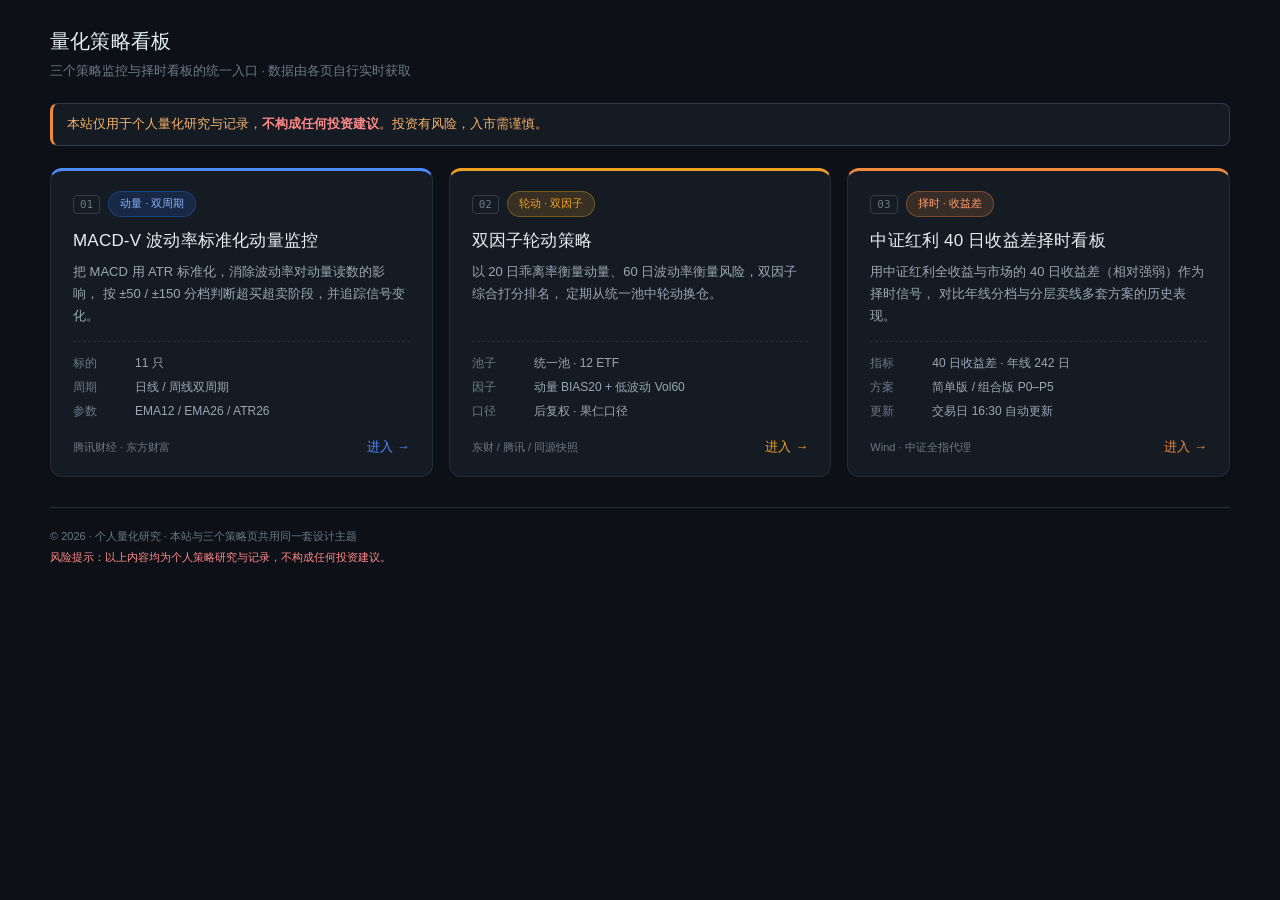
==== index.html @ fdf38a40 "量化策略看板：统一风格汇总站（门户 + 双因子轮动 / MACD-V / 红利收益差）" ====
<!DOCTYPE html>
<html lang="zh-CN">
<head>
<meta charset="utf-8">
<meta name="viewport" content="width=device-width,initial-scale=1">
<title>量化策略看板 · 汇总</title>
<meta name="description" content="个人量化研究：三个策略监控看板的统一入口。不构成任何投资建议。">
<link rel="stylesheet" href="theme.css">
<style>
  .hub-head{margin-bottom:22px}
  .hub-head .q-h1{margin-bottom:6px}
  .hub-grid{display:grid;gap:16px;grid-template-columns:repeat(auto-fit,minmax(300px,1fr))}

  /* ── 策略卡：整卡可点，用 <a> 而非 <button>，支持新标签页打开 ── */
  .hub{
    display:flex;flex-direction:column;position:relative;
    background:var(--panel);border:1px solid var(--line);
    border-top:3px solid var(--c,var(--accent));
    border-radius:var(--radius);box-shadow:var(--shadow);
    padding:20px 22px 18px;
    color:inherit;text-decoration:none;
    transition:background .15s,border-color .15s,transform .15s;
  }
  .hub:hover{background:var(--panel2);border-color:var(--line2);border-top-color:var(--c,var(--accent));transform:translateY(-2px)}
  .hub:focus-visible{outline:2px solid var(--c,var(--accent));outline-offset:2px}

  .hub .top{display:flex;align-items:center;gap:8px;margin-bottom:12px;flex-wrap:wrap}
  .hub .idx{
    font:500 11px/1 var(--mono);color:var(--tx3);
    border:1px solid var(--line2);border-radius:4px;padding:3px 6px;
  }
  .hub h2{margin:0 0 8px;font-size:17px;font-weight:500;line-height:1.4;letter-spacing:.2px}
  .hub .desc{margin:0;font-size:13px;line-height:1.7;color:var(--tx2);flex:1}
  .hub .facts{
    margin-top:14px;padding-top:12px;border-top:1px dashed var(--line);
    display:flex;flex-direction:column;gap:5px;
  }
  .hub .fact{display:flex;gap:10px;font-size:12px;line-height:1.6}
  .hub .fact .k{flex:0 0 52px;color:var(--tx3)}
  .hub .fact .v{flex:1;color:var(--tx2);font-variant-numeric:tabular-nums}
  .hub .foot{
    margin-top:16px;display:flex;align-items:center;justify-content:space-between;gap:10px;
  }
  .hub .src{font-size:11px;color:var(--tx3)}
  .hub .go{
    font-size:13px;font-weight:500;color:var(--c,var(--accent));
    display:inline-flex;align-items:center;gap:4px;transition:gap .15s;
  }
  .hub:hover .go{gap:8px}

  @media (max-width:640px){
    .q-wrap{padding:18px 14px 40px}
    .hub{padding:18px}
    .hub h2{font-size:16px}
  }
</style>
</head>
<body>

<main class="q-wrap">

  <header class="hub-head">
    <h1 class="q-h1">量化策略看板</h1>
    <p class="q-sub">
      三个策略监控与择时看板的统一入口 · 数据由各页自行实时获取
    </p>
  </header>

  <div class="q-note q-note-warn" style="margin-bottom:22px">
    本站仅用于个人量化研究与记录，<strong style="color:#ff8a8a">不构成任何投资建议</strong>。投资有风险，入市需谨慎。
  </div>

  <div class="hub-grid">

    <!-- ① MACD-V -->
    <a class="hub" href="macdv-monitor/" style="--c:#4d8bff">
      <div class="top">
        <span class="idx">01</span>
        <span class="q-pill q-pill-accent">动量 · 双周期</span>
      </div>
      <h2>MACD-V 波动率标准化动量监控</h2>
      <p class="desc">
        把 MACD 用 ATR 标准化，消除波动率对动量读数的影响，
        按 ±50 / ±150 分档判断超买超卖阶段，并追踪信号变化。
      </p>
      <div class="facts">
        <div class="fact"><span class="k">标的</span><span class="v">11 只</span></div>
        <div class="fact"><span class="k">周期</span><span class="v">日线 / 周线双周期</span></div>
        <div class="fact"><span class="k">参数</span><span class="v">EMA12 / EMA26 / ATR26</span></div>
      </div>
      <div class="foot">
        <span class="src">腾讯财经 · 东方财富</span>
        <span class="go">进入 <span aria-hidden="true">→</span></span>
      </div>
    </a>

    <!-- ② 双因子轮动 -->
    <a class="hub" href="dual-factor-rotation/" style="--c:#f0a020">
      <div class="top">
        <span class="idx">02</span>
        <span class="q-pill q-pill-gold">轮动 · 双因子</span>
      </div>
      <h2>双因子轮动策略</h2>
      <p class="desc">
        以 20 日乖离率衡量动量、60 日波动率衡量风险，双因子综合打分排名，
        定期从统一池中轮动换仓。
      </p>
      <div class="facts">
        <div class="fact"><span class="k">池子</span><span class="v">统一池 · 12 ETF</span></div>
        <div class="fact"><span class="k">因子</span><span class="v">动量 BIAS20 + 低波动 Vol60</span></div>
        <div class="fact"><span class="k">口径</span><span class="v">后复权 · 果仁口径</span></div>
      </div>
      <div class="foot">
        <span class="src">东财 / 腾讯 / 同源快照</span>
        <span class="go">进入 <span aria-hidden="true">→</span></span>
      </div>
    </a>

    <!-- ③ 红利收益差择时 -->
    <a class="hub" href="dividend-spread-timing/" style="--c:#f0883e">
      <div class="top">
        <span class="idx">03</span>
        <span class="q-pill" style="background:rgba(240,136,62,.16);border-color:rgba(240,136,62,.35);color:#ff9d6b">择时 · 收益差</span>
      </div>
      <h2>中证红利 40 日收益差择时看板</h2>
      <p class="desc">
        用中证红利全收益与市场的 40 日收益差（相对强弱）作为择时信号，
        对比年线分档与分层卖线多套方案的历史表现。
      </p>
      <div class="facts">
        <div class="fact"><span class="k">指标</span><span class="v">40 日收益差 · 年线 242 日</span></div>
        <div class="fact"><span class="k">方案</span><span class="v">简单版 / 组合版 P0–P5</span></div>
        <div class="fact"><span class="k">更新</span><span class="v">交易日 16:30 自动更新</span></div>
      </div>
      <div class="foot">
        <span class="src">Wind · 中证全指代理</span>
        <span class="go">进入 <span aria-hidden="true">→</span></span>
      </div>
    </a>

  </div>

  <footer class="q-footer">
    <div>© 2026 · 个人量化研究 · 本站与三个策略页共用同一套设计主题</div>
    <div class="risk">风险提示：以上内容均为个人策略研究与记录，不构成任何投资建议。</div>
  </footer>

</main>

</body>
</html>
---- theme.css ----
/* ==========================================================================
   量化策略汇总站 · 唯一主题源
   --------------------------------------------------------------------------
   三个策略页（macdv-monitor / dual-factor-rotation / dividend-spread-timing）
   与门户页共用本文件。改动此处 = 全站同步。

   约定：
   1. 变量名统一，不要在页面里再定义 :root 颜色。
   2. 组件类一律 q- 前缀，避免与各页原有 .card/.btn/.badge 冲突。
   3. 涨跌语义全站统一为 A 股口径：红涨绿跌。
   4. 子页手写 SVG 不认 CSS 变量，用 sc-* / fc-* 工具类，
      或由 JS 调 QC(name) 读取变量值。
   ========================================================================== */

:root{
  /* 让原生表单控件（range 轨道、勾选框、滚动条）走深色渲染 */
  color-scheme:dark;

  /* ── 底层 ───────────────────────────────────────────── */
  --bg:#0d1117;          /* 页面底 */
  --bg2:#0b0f17;         /* 凹陷区：图表底、输入框 */
  --panel:#151b23;       /* 卡片 */
  --panel2:#1b222c;      /* 卡内嵌块 / 表头 / 次级按钮 */
  --panel3:#11171f;      /* 更深一级：表头首行、分段底 */
  --panel-h:#243040;     /* 交互态：按钮 / 小控件 hover */
  --row-h:#1a212b;       /* 表格行 hover */
  --row-det:#131a22;     /* 表格展开明细行 */
  --line:#252d38;        /* 主分隔线 */
  --line2:#323c4a;       /* 强边框 / hover 边框 */

  /* ── 文字 ───────────────────────────────────────────── */
  --tx:#e6edf3;
  --tx2:#9aa7b6;
  --tx3:#6b7889;

  /* ── 语义色（A 股口径：红涨绿跌，全站强制）───────────── */
  --up:#ff4d4f;          /* 涨 / 盈利 */
  --dn:#1ec77d;          /* 跌 / 亏损 */
  --upz:rgba(255,77,79,.09);      /* 淡底 */
  --dnz:rgba(30,199,125,.09);
  --upb:rgba(255,77,79,.20);      /* 强底 */
  --dnb:rgba(30,199,125,.20);

  /* ── 强调色 ─────────────────────────────────────────── */
  --accent:#1f6feb;      /* 主：按钮 / 选中态 / 链接 / 主数据线 */
  --accent-h:#2b7cf7;
  --accent-l:#4d8bff;    /* 图表用的亮一档蓝 */
  --accent-tx:#8ab4ff;   /* 半透明强调底上的文字 */
  --gold:#f0a020;        /* 次：评分 / 排名 / 持仓 */
  --warn:#f0883e;        /* 警示 */
  --warn-tx:#f5b26b;     /* 警示底上的文字 */

  /* ── 形体 ───────────────────────────────────────────── */
  --radius:12px;
  --radius-sm:8px;
  --radius-lg:16px;
  --radius-pill:999px;
  --shadow:0 1px 2px rgba(0,0,0,.25);        /* 卡片：扁平优先 */
  --shadow-lg:0 20px 70px rgba(0,0,0,.55);   /* 仅浮层 / 弹窗 */

  /* ── 版式 ───────────────────────────────────────────── */
  --maxw:1220px;         /* 常规内容宽度 */
  --maxw-wide:1720px;    /* 宽表页面（如 macdv-monitor 的多列监控表） */
  --gap:14px;
  --fs:14px;             /* 基准 */
  --fs-sm:12.5px;        /* 次级 */
  --fs-xs:11px;          /* 标签 / 轴 */
  --font:-apple-system,BlinkMacSystemFont,"Segoe UI","PingFang SC","Hiragino Sans GB","Microsoft YaHei",sans-serif;
  --mono:ui-monospace,SFMono-Regular,Menlo,Consolas,monospace;
}

/* ==========================================================================
   基础
   ========================================================================== */

*,*::before,*::after{box-sizing:border-box}

html,body{
  margin:0;
  background:var(--bg);
  color:var(--tx);
  font:var(--fs)/1.6 var(--font);
  -webkit-font-smoothing:antialiased;
  -moz-osx-font-smoothing:grayscale;
}

/* 数字一律等宽，避免跳动 */
.q-num{font-variant-numeric:tabular-nums}

/* 语义文字色 */
.q-up{color:var(--up)}
.q-dn{color:var(--dn)}
.q-tx2{color:var(--tx2)}
.q-tx3{color:var(--tx3)}
.q-accent{color:var(--accent)}
.q-gold{color:var(--gold)}

/* ==========================================================================
   布局
   ========================================================================== */

.q-wrap{max-width:var(--maxw);margin:0 auto;padding:28px 20px 56px}

.q-grid{display:grid;gap:var(--gap)}
.q-grid-2{grid-template-columns:repeat(auto-fit,minmax(320px,1fr))}
.q-grid-3{grid-template-columns:repeat(auto-fit,minmax(240px,1fr))}
.q-grid-4{grid-template-columns:repeat(auto-fit,minmax(200px,1fr))}

/* ==========================================================================
   组件
   ========================================================================== */

/* ── 卡片 ─────────────────────────────────────────────── */
.q-card{
  background:var(--panel);
  border:1px solid var(--line);
  border-radius:var(--radius);
  box-shadow:var(--shadow);
  padding:18px 20px;
}
.q-card-head{
  display:flex;align-items:center;justify-content:space-between;
  gap:10px;flex-wrap:wrap;
  padding-bottom:12px;margin-bottom:14px;
  border-bottom:1px solid var(--line);
}
.q-card-head h2,.q-card-head h3{
  margin:0;font-size:14.5px;font-weight:500;line-height:1.4;
}

/* ── 区块标题 ─────────────────────────────────────────── */
.q-h1{margin:0 0 4px;font-size:20px;font-weight:500;letter-spacing:.2px;line-height:1.35}
.q-h2{margin:0 0 2px;font-size:14.5px;font-weight:500}
.q-sub{margin:0;font-size:var(--fs-sm);color:var(--tx3)}

/* ── 按钮 ─────────────────────────────────────────────── */
.q-btn{
  display:inline-flex;align-items:center;justify-content:center;gap:6px;
  height:36px;padding:0 16px;
  border:1px solid var(--line2);border-radius:var(--radius-sm);
  background:var(--panel2);color:var(--tx);
  font:inherit;font-size:var(--fs-sm);font-weight:500;
  cursor:pointer;transition:background .15s,border-color .15s;
  text-decoration:none;
}
.q-btn:hover{background:#243040;border-color:#435265;color:var(--tx)}
.q-btn-pri{background:var(--accent);border-color:var(--accent);color:#fff}
.q-btn-pri:hover{background:var(--accent-h);border-color:var(--accent-h);color:#fff}
.q-btn-ghost{background:transparent;color:var(--tx2)}
.q-btn-ghost:hover{background:var(--panel2);color:var(--tx)}
.q-btn:disabled{opacity:.55;cursor:not-allowed}

/* ── 分段控件 ─────────────────────────────────────────── */
.q-seg{display:inline-flex;background:var(--panel3);border:1px solid var(--line);border-radius:var(--radius-sm);padding:2px}
.q-seg button{
  border:0;background:transparent;color:var(--tx2);
  font:inherit;font-size:var(--fs-sm);
  padding:5px 13px;border-radius:6px;cursor:pointer;transition:all .15s;
}
.q-seg button:hover{color:var(--tx)}
.q-seg button.active,.q-seg button.on{background:var(--panel2);color:var(--tx);font-weight:500}

/* ── 胶囊标签 ─────────────────────────────────────────── */
.q-pill{
  display:inline-flex;align-items:center;gap:5px;
  padding:3px 11px;border-radius:var(--radius-pill);
  border:1px solid var(--line2);background:var(--panel2);
  color:var(--tx2);font-size:var(--fs-xs);font-weight:500;
  white-space:nowrap;
}
.q-pill-accent{background:rgba(31,111,235,.16);border-color:rgba(31,111,235,.35);color:var(--accent-tx)}
.q-pill-gold{background:rgba(240,160,32,.16);border-color:rgba(240,160,32,.35);color:var(--gold)}
.q-pill-up{background:var(--upb);border-color:rgba(255,77,79,.35);color:#ff8a8c}
.q-pill-dn{background:var(--dnb);border-color:rgba(30,199,125,.35);color:#5fdcb0}

/* ── KPI ──────────────────────────────────────────────── */
.q-kpi{
  background:var(--panel);border:1px solid var(--line);
  border-radius:var(--radius);box-shadow:var(--shadow);
  padding:16px 18px;
}
.q-kpi .lb{font-size:var(--fs-sm);color:var(--tx2)}
.q-kpi .val{margin-top:2px;font-size:26px;font-weight:500;letter-spacing:-.4px;font-variant-numeric:tabular-nums}
.q-kpi .ft{margin-top:2px;font-size:var(--fs-xs);color:var(--tx3)}

/* ── 表格 ─────────────────────────────────────────────── */
.q-table{width:100%;border-collapse:collapse;font-size:var(--fs-sm)}
.q-table th{
  text-align:left;font-weight:500;font-size:var(--fs-xs);color:var(--tx3);
  padding:0 10px 8px;border-bottom:1px solid var(--line);white-space:nowrap;
}
.q-table td{
  padding:9px 10px;border-bottom:1px solid var(--line);
  font-variant-numeric:tabular-nums;white-space:nowrap;
}
.q-table th.num,.q-table td.num{text-align:right}
.q-table tbody tr:hover td{background:var(--panel2)}

/* ── 提示条 ───────────────────────────────────────────── */
.q-note{
  border:1px solid var(--line2);border-left:3px solid var(--accent);
  border-radius:var(--radius-sm);background:var(--panel);
  padding:10px 14px;font-size:var(--fs-sm);color:var(--tx2);line-height:1.7;
}
.q-note-warn{border-left-color:var(--warn);color:var(--warn-tx)}

/* ── 页脚 ─────────────────────────────────────────────── */
.q-footer{
  margin-top:30px;padding-top:18px;border-top:1px solid var(--line);
  font-size:var(--fs-xs);color:var(--tx3);line-height:1.9;
}
.q-footer .risk{color:#ff8a8a}

/* ==========================================================================
   SVG / 图表配色工具类
   手写 SVG 的 stroke/fill 不认 CSS 变量，用这些类挂载。
   ========================================================================== */

.sc-up{stroke:var(--up)}
.sc-dn{stroke:var(--dn)}
.sc-axis{stroke:var(--line2)}
.sc-grid{stroke:var(--line)}
.sc-zero{stroke:var(--tx3)}
.sc-accent{stroke:var(--accent-l)}
.sc-gold{stroke:var(--gold)}
.sc-warn{stroke:var(--warn)}
.sc-tx2{stroke:var(--tx2)}

.fc-up{fill:var(--up)}
.fc-dn{fill:var(--dn)}
.fc-accent{fill:var(--accent-l)}
.fc-gold{fill:var(--gold)}
.fc-tx2{fill:var(--tx2)}
.fc-tx3{fill:var(--tx3)}

/* 坐标轴 / 网格文字 */
text.ax{fill:var(--tx3);font-size:10px}

/* ==========================================================================
   ECharts 深色主题（供 app.js 读取）
   ========================================================================== */
:root{
  --ec-text:#6b7889;      /* 轴标签 */
  --ec-text2:#9aa7b6;     /* tooltip 正文 */
  --ec-axis:#323c4a;      /* 轴线 */
  --ec-split:#1b222c;     /* 网格线 */
  --ec-bg:transparent;    /* 图表底：透明，露出卡片底 */
  --ec-tooltip-bg:#1b222c;
  --ec-tooltip-line:#323c4a;
  --ec-zoom-fill:rgba(77,139,255,.12);
}
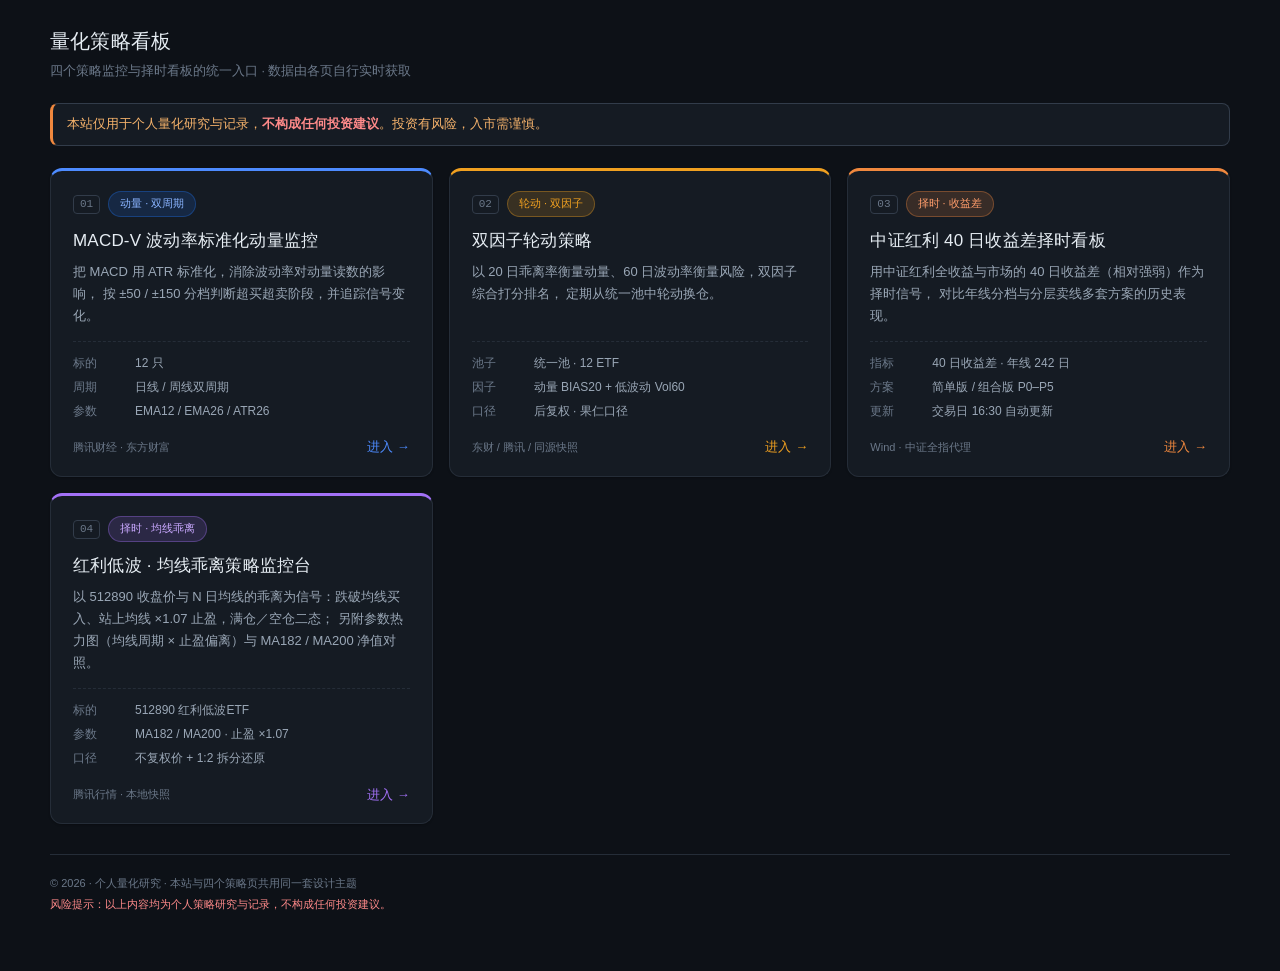
==== commit a30509c7: "新增红利低波监控台（第4页）+ 门户加卡；修正门户标的数 11→12" ====
--- a/index.html
+++ b/index.html
@@ -4,7 +4,7 @@
 <meta charset="utf-8">
 <meta name="viewport" content="width=device-width,initial-scale=1">
 <title>量化策略看板 · 汇总</title>
-<meta name="description" content="个人量化研究：三个策略监控看板的统一入口。不构成任何投资建议。">
+<meta name="description" content="个人量化研究：四个策略监控看板的统一入口。不构成任何投资建议。">
 <link rel="stylesheet" href="theme.css">
 <style>
   .hub-head{margin-bottom:22px}
@@ -62,7 +62,7 @@
   <header class="hub-head">
     <h1 class="q-h1">量化策略看板</h1>
     <p class="q-sub">
-      三个策略监控与择时看板的统一入口 · 数据由各页自行实时获取
+      四个策略监控与择时看板的统一入口 · 数据由各页自行实时获取
     </p>
   </header>
 
@@ -84,7 +84,7 @@
         按 ±50 / ±150 分档判断超买超卖阶段，并追踪信号变化。
       </p>
       <div class="facts">
-        <div class="fact"><span class="k">标的</span><span class="v">11 只</span></div>
+        <div class="fact"><span class="k">标的</span><span class="v">12 只</span></div>
         <div class="fact"><span class="k">周期</span><span class="v">日线 / 周线双周期</span></div>
         <div class="fact"><span class="k">参数</span><span class="v">EMA12 / EMA26 / ATR26</span></div>
       </div>
@@ -138,10 +138,32 @@
       </div>
     </a>
 
+    <!-- ④ 红利低波均线乖离 -->
+    <a class="hub" href="hongli-monitor/" style="--c:#a371f7">
+      <div class="top">
+        <span class="idx">04</span>
+        <span class="q-pill" style="background:rgba(163,113,247,.16);border-color:rgba(163,113,247,.35);color:#c9a8ff">择时 · 均线乖离</span>
+      </div>
+      <h2>红利低波 · 均线乖离策略监控台</h2>
+      <p class="desc">
+        以 512890 收盘价与 N 日均线的乖离为信号：跌破均线买入、站上均线 ×1.07 止盈，满仓／空仓二态；
+        另附参数热力图（均线周期 × 止盈偏离）与 MA182 / MA200 净值对照。
+      </p>
+      <div class="facts">
+        <div class="fact"><span class="k">标的</span><span class="v">512890 红利低波ETF</span></div>
+        <div class="fact"><span class="k">参数</span><span class="v">MA182 / MA200 · 止盈 ×1.07</span></div>
+        <div class="fact"><span class="k">口径</span><span class="v">不复权价 + 1:2 拆分还原</span></div>
+      </div>
+      <div class="foot">
+        <span class="src">腾讯行情 · 本地快照</span>
+        <span class="go">进入 <span aria-hidden="true">→</span></span>
+      </div>
+    </a>
+
   </div>
 
   <footer class="q-footer">
-    <div>© 2026 · 个人量化研究 · 本站与三个策略页共用同一套设计主题</div>
+    <div>© 2026 · 个人量化研究 · 本站与四个策略页共用同一套设计主题</div>
     <div class="risk">风险提示：以上内容均为个人策略研究与记录，不构成任何投资建议。</div>
   </footer>
 
